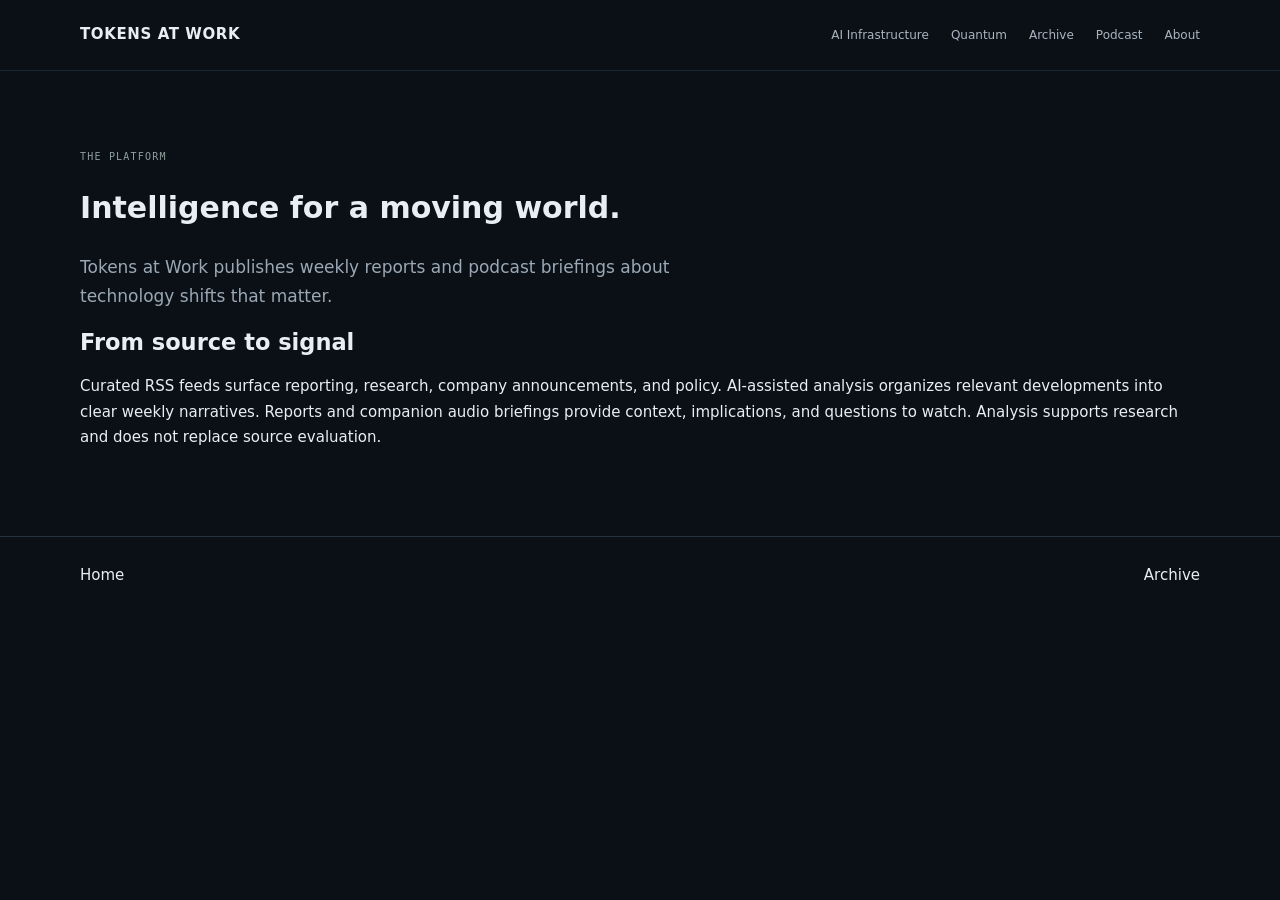
==== about/index.html @ ba8f6837 "Prepare Tokens at Work site with stable catalog root and report previews" ====
<!doctype html>
<html lang="en"><head><meta charset="utf-8"><meta name="viewport" content="width=device-width, initial-scale=1"><title>About — Tokens at Work</title><link rel="stylesheet" href="../assets/css/styles.css"><script src="../assets/js/main.js" defer></script></head><body><header class="site-header"><div class="container nav-wrap"><a class="brand" href="../index.html">TOKENS AT WORK</a><nav class="primary-nav"><a href="../ai/index.html">AI Infrastructure</a><a href="../quantum/index.html">Quantum</a><a href="../archive/index.html">Archive</a><a href="../podcast/index.html">Podcast</a><a href="index.html">About</a></nav></div></header><main class="container section"><p class="eyebrow">THE PLATFORM</p><h1>Intelligence for a moving world.</h1><p class="hero-lede">Tokens at Work publishes weekly reports and podcast briefings about technology shifts that matter.</p><h2>From source to signal</h2><p>Curated RSS feeds surface reporting, research, company announcements, and policy. AI-assisted analysis organizes relevant developments into clear weekly narratives. Reports and companion audio briefings provide context, implications, and questions to watch. Analysis supports research and does not replace source evaluation.</p></main><footer class="site-footer"><div class="container footer-main"><a href="../index.html">Home</a><a href="../archive/index.html">Archive</a></div></footer></body></html>
---- assets/css/styles.css ----
@charset "UTF-8";
:root{color-scheme:dark;--bg:#0b1017;--surface:#101720;--line:#25313d;--soft:#1b2631;--text:#e9eef2;--muted:#9aa8b5;--accent:#9ce7c1;--mono:ui-monospace,SFMono-Regular,Consolas,monospace;--sans:system-ui,-apple-system,"Segoe UI",sans-serif;--max:1120px}*{box-sizing:border-box}body{margin:0;background:var(--bg);color:var(--text);font:15px/1.7 var(--sans)}a{color:inherit;text-decoration:none}a:hover{color:var(--accent)}.container{width:min(var(--max),calc(100% - 48px));margin:auto}.skip-link{position:absolute;top:-100px;left:1rem;background:var(--accent);color:#07110d;padding:.5rem}.skip-link:focus{top:1rem}.site-header{border-bottom:1px solid var(--soft)}.nav-wrap{min-height:70px;display:flex;align-items:center;justify-content:space-between}.brand{font-weight:750;letter-spacing:.04em}.brand-mark{color:var(--accent);padding-right:8px}.brand-at{color:var(--muted)}.primary-nav,.footer-links{display:flex;gap:22px}.primary-nav a,.footer-links a{font-size:12px;color:#aab5bf}.menu-toggle{display:none}.hero{min-height:470px;display:grid;grid-template-columns:1fr 1fr;gap:40px;align-items:center}.hero h1,.page-hero h1{font-size:clamp(2.8rem,6vw,4.7rem);line-height:1.05;letter-spacing:-.05em}.accent-text{color:var(--accent)}.hero-lede{max-width:620px;color:var(--muted);font-size:17px}.eyebrow,.section-kicker,.mono,.metric-card span{font:10px var(--mono);letter-spacing:.12em;color:#8da09c}.button{display:inline-block;margin-top:18px;padding:12px 16px;background:var(--accent);color:#07110d;font-size:12px;font-weight:700}.section{padding-block:70px}.section-border,.metrics-section{border-block:1px solid var(--line);background:#0e151c}.mission-content,.split-section{display:grid;grid-template-columns:1fr 1fr;gap:48px;margin-top:22px}.mission-content h2,.section h2{line-height:1.15}.muted{color:#74818c}.body-large{font-size:19px;color:#d5dde1}.metrics-section{padding:30px 0}.metrics-grid{display:grid;grid-template-columns:repeat(4,1fr);margin-top:16px;border:1px solid var(--line)}.metric-card{padding:18px;display:flex;flex-direction:column;border-right:1px solid var(--line)}.metric-card:last-child{border:0}.metric-card strong{font-size:28px;color:var(--accent)}.section-heading{display:flex;justify-content:space-between;align-items:center}.text-link{color:var(--accent);font-size:12px;font-weight:650}.report-grid{display:grid;grid-template-columns:1fr 1fr;gap:14px}.report-card,.episode-preview{padding:22px;border:1px solid var(--line);background:var(--surface)}.card-topline,.card-footer{display:flex;justify-content:space-between;gap:10px}.topic-tag{font:9px var(--mono);color:var(--accent)}.tag-quantum{color:#c3a6ff}.report-card p,.episode-row p{color:var(--muted);font-size:13px}.card-footer{border-top:1px solid var(--soft);padding-top:12px;font:10px var(--mono);color:#9aa8b5}.topics-grid{display:grid;grid-template-columns:1fr 1fr;gap:10px;margin-top:22px}.topic-tile{padding:17px;border:1px solid var(--line);color:#dce4e7}.hero-visual{height:320px;position:relative;display:grid;place-items:center;overflow:hidden;border:1px solid var(--line);background:radial-gradient(ellipse,#1b3330,#101720 70%)}.visual-grid{position:absolute;inset:0;background-image:linear-gradient(#8ed6bd10 1px,transparent 1px),linear-gradient(90deg,#8ed6bd10 1px,transparent 1px);background-size:32px 32px}.visual-core{z-index:1;width:100px;height:100px;border:1px solid var(--accent);border-radius:50%;display:grid;place-content:center;font-size:36px}.visual-core span{color:var(--accent)}.signal{position:absolute;padding:5px 8px;background:#111922;border:1px solid var(--line);font:9px var(--mono);color:var(--accent)}.signal-a{top:20%;left:8%}.signal-b{right:7%;bottom:22%}.site-footer{border-top:1px solid var(--line);padding:26px 0}.footer-main,.footer-bottom{display:flex;justify-content:space-between;gap:20px;align-items:center}.footer-bottom{margin-top:22px;border-top:1px solid var(--soft);padding-top:14px;font:9px var(--mono);color:#82909b}.page-hero{padding-block:70px}.archive-year{padding:15px 0;border-bottom:1px solid var(--line)}.week-group{padding:12px;border-top:1px solid var(--soft)}.archive-row,.episode-row{display:flex;align-items:center;justify-content:space-between;gap:16px;padding:10px 0}.empty-state{padding:16px;border:1px solid var(--line);color:var(--muted)}.platform-links{display:flex;gap:15px;flex-wrap:wrap;padding:16px 0}.platform-links a{border:1px solid var(--line);padding:10px}.report-document{max-width:800px}.report-document li{margin:.5rem 0}.sample-note{font-size:12px;color:var(--muted)}
@media(max-width:720px){.container{width:calc(100% - 32px)}.hero{grid-template-columns:1fr;padding-block:45px}.hero-visual{height:260px}.primary-nav{gap:10px;flex-wrap:wrap}.primary-nav a{font-size:10px}.mission-content,.split-section{grid-template-columns:1fr;gap:15px}.report-grid{grid-template-columns:1fr}.metrics-grid{grid-template-columns:1fr 1fr}.metric-card:nth-child(2){border-right:0}.metric-card:nth-child(-n+2){border-bottom:1px solid var(--line)}.topics-grid{grid-template-columns:1fr}.footer-main{align-items:flex-start;flex-direction:column}.section{padding-block:48px}}
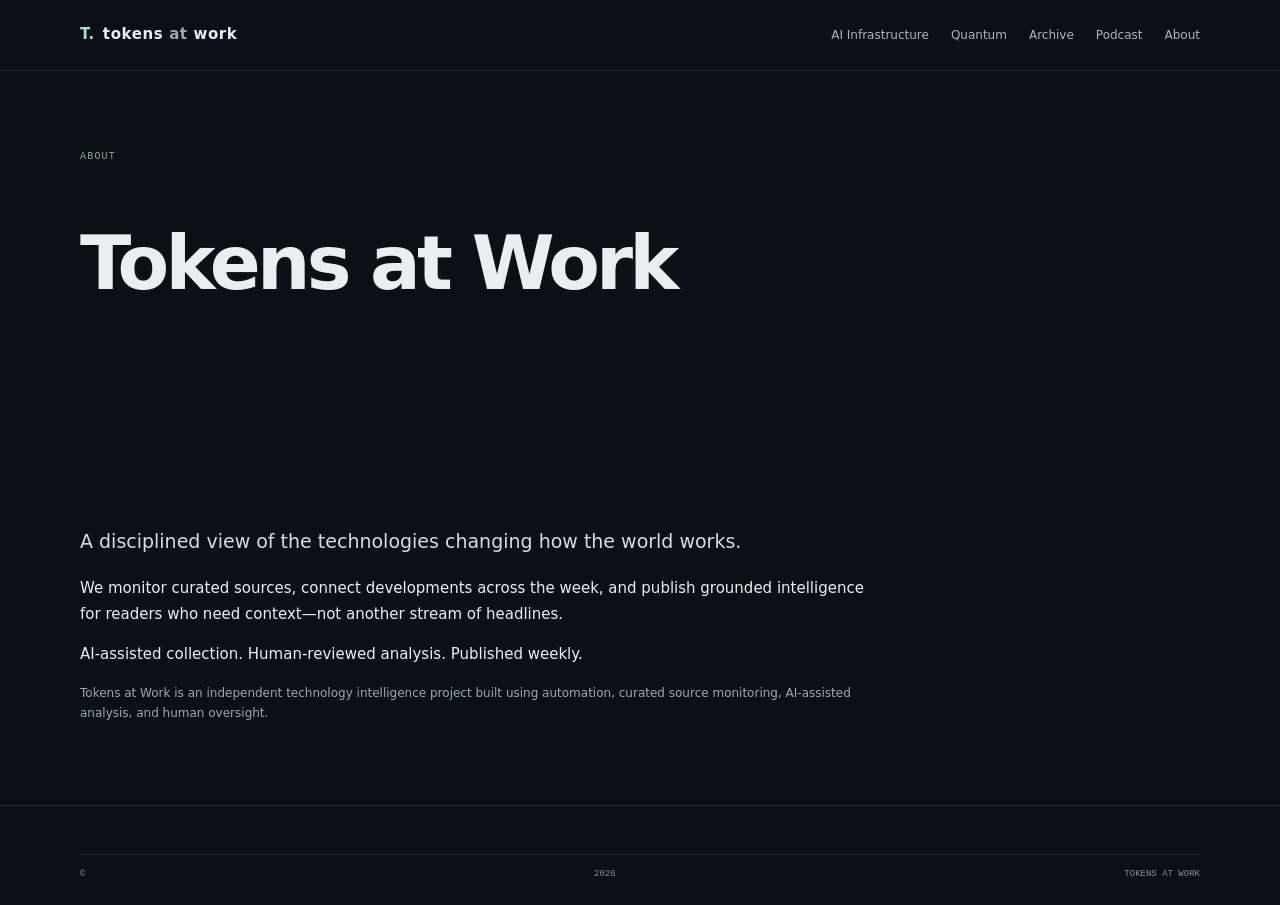
==== commit e14dc98f: "Add podcast and about pages" ====
--- a/about/index.html
+++ b/about/index.html
@@ -1,2 +1,42 @@
-<!doctype html>
-<html lang="en"><head><meta charset="utf-8"><meta name="viewport" content="width=device-width, initial-scale=1"><title>About — Tokens at Work</title><link rel="stylesheet" href="../assets/css/styles.css"><script src="../assets/js/main.js" defer></script></head><body><header class="site-header"><div class="container nav-wrap"><a class="brand" href="../index.html">TOKENS AT WORK</a><nav class="primary-nav"><a href="../ai/index.html">AI Infrastructure</a><a href="../quantum/index.html">Quantum</a><a href="../archive/index.html">Archive</a><a href="../podcast/index.html">Podcast</a><a href="index.html">About</a></nav></div></header><main class="container section"><p class="eyebrow">THE PLATFORM</p><h1>Intelligence for a moving world.</h1><p class="hero-lede">Tokens at Work publishes weekly reports and podcast briefings about technology shifts that matter.</p><h2>From source to signal</h2><p>Curated RSS feeds surface reporting, research, company announcements, and policy. AI-assisted analysis organizes relevant developments into clear weekly narratives. Reports and companion audio briefings provide context, implications, and questions to watch. Analysis supports research and does not replace source evaluation.</p></main><footer class="site-footer"><div class="container footer-main"><a href="../index.html">Home</a><a href="../archive/index.html">Archive</a></div></footer></body></html>
+<!doctype html>
+<html lang="en">
+<head>
+  <meta charset="utf-8">
+  <meta name="viewport" content="width=device-width, initial-scale=1">
+  <title>About — Tokens at Work</title>
+  <link rel="stylesheet" href="../assets/css/styles.css">
+  <script src="../assets/js/main.js" defer></script>
+</head>
+<body>
+  <a class="skip-link" href="#main">Skip to content</a>
+  <header class="site-header">
+    <div class="container nav-wrap">
+      <a class="brand" href="../index.html"><span class="brand-mark">T.</span><span>tokens <span class="brand-at">at</span> work</span></a>
+      <nav class="primary-nav" id="primary-nav">
+        <a href="../ai/index.html">AI Infrastructure</a>
+        <a href="../quantum/index.html">Quantum</a>
+        <a href="../archive/index.html">Archive</a>
+        <a href="../podcast/index.html">Podcast</a>
+        <a href="../about/index.html">About</a>
+      </nav>
+    </div>
+  </header>
+  <main id="main">
+    <section class="page-hero container">
+      <p class="eyebrow">ABOUT</p>
+      <h1>Tokens at Work</h1>
+    </section>
+    <section class="section container">
+      <div class="report-document">
+        <p class="body-large">A disciplined view of the technologies changing how the world works.</p>
+        <p>We monitor curated sources, connect developments across the week, and publish grounded intelligence for readers who need context—not another stream of headlines.</p>
+        <p>AI-assisted collection. Human-reviewed analysis. Published weekly.</p>
+        <p class="sample-note">Tokens at Work is an independent technology intelligence project built using automation, curated source monitoring, AI-assisted analysis, and human oversight.</p>
+      </div>
+    </section>
+  </main>
+  <footer class="site-footer">
+    <div class="container footer-bottom">© <span data-year>2026</span> TOKENS AT WORK</div>
+  </footer>
+</body>
+</html>   
--- a/assets/css/styles.css
+++ b/assets/css/styles.css
@@ -1,3 +1,344 @@
 @charset "UTF-8";
-:root{color-scheme:dark;--bg:#0b1017;--surface:#101720;--line:#25313d;--soft:#1b2631;--text:#e9eef2;--muted:#9aa8b5;--accent:#9ce7c1;--mono:ui-monospace,SFMono-Regular,Consolas,monospace;--sans:system-ui,-apple-system,"Segoe UI",sans-serif;--max:1120px}*{box-sizing:border-box}body{margin:0;background:var(--bg);color:var(--text);font:15px/1.7 var(--sans)}a{color:inherit;text-decoration:none}a:hover{color:var(--accent)}.container{width:min(var(--max),calc(100% - 48px));margin:auto}.skip-link{position:absolute;top:-100px;left:1rem;background:var(--accent);color:#07110d;padding:.5rem}.skip-link:focus{top:1rem}.site-header{border-bottom:1px solid var(--soft)}.nav-wrap{min-height:70px;display:flex;align-items:center;justify-content:space-between}.brand{font-weight:750;letter-spacing:.04em}.brand-mark{color:var(--accent);padding-right:8px}.brand-at{color:var(--muted)}.primary-nav,.footer-links{display:flex;gap:22px}.primary-nav a,.footer-links a{font-size:12px;color:#aab5bf}.menu-toggle{display:none}.hero{min-height:470px;display:grid;grid-template-columns:1fr 1fr;gap:40px;align-items:center}.hero h1,.page-hero h1{font-size:clamp(2.8rem,6vw,4.7rem);line-height:1.05;letter-spacing:-.05em}.accent-text{color:var(--accent)}.hero-lede{max-width:620px;color:var(--muted);font-size:17px}.eyebrow,.section-kicker,.mono,.metric-card span{font:10px var(--mono);letter-spacing:.12em;color:#8da09c}.button{display:inline-block;margin-top:18px;padding:12px 16px;background:var(--accent);color:#07110d;font-size:12px;font-weight:700}.section{padding-block:70px}.section-border,.metrics-section{border-block:1px solid var(--line);background:#0e151c}.mission-content,.split-section{display:grid;grid-template-columns:1fr 1fr;gap:48px;margin-top:22px}.mission-content h2,.section h2{line-height:1.15}.muted{color:#74818c}.body-large{font-size:19px;color:#d5dde1}.metrics-section{padding:30px 0}.metrics-grid{display:grid;grid-template-columns:repeat(4,1fr);margin-top:16px;border:1px solid var(--line)}.metric-card{padding:18px;display:flex;flex-direction:column;border-right:1px solid var(--line)}.metric-card:last-child{border:0}.metric-card strong{font-size:28px;color:var(--accent)}.section-heading{display:flex;justify-content:space-between;align-items:center}.text-link{color:var(--accent);font-size:12px;font-weight:650}.report-grid{display:grid;grid-template-columns:1fr 1fr;gap:14px}.report-card,.episode-preview{padding:22px;border:1px solid var(--line);background:var(--surface)}.card-topline,.card-footer{display:flex;justify-content:space-between;gap:10px}.topic-tag{font:9px var(--mono);color:var(--accent)}.tag-quantum{color:#c3a6ff}.report-card p,.episode-row p{color:var(--muted);font-size:13px}.card-footer{border-top:1px solid var(--soft);padding-top:12px;font:10px var(--mono);color:#9aa8b5}.topics-grid{display:grid;grid-template-columns:1fr 1fr;gap:10px;margin-top:22px}.topic-tile{padding:17px;border:1px solid var(--line);color:#dce4e7}.hero-visual{height:320px;position:relative;display:grid;place-items:center;overflow:hidden;border:1px solid var(--line);background:radial-gradient(ellipse,#1b3330,#101720 70%)}.visual-grid{position:absolute;inset:0;background-image:linear-gradient(#8ed6bd10 1px,transparent 1px),linear-gradient(90deg,#8ed6bd10 1px,transparent 1px);background-size:32px 32px}.visual-core{z-index:1;width:100px;height:100px;border:1px solid var(--accent);border-radius:50%;display:grid;place-content:center;font-size:36px}.visual-core span{color:var(--accent)}.signal{position:absolute;padding:5px 8px;background:#111922;border:1px solid var(--line);font:9px var(--mono);color:var(--accent)}.signal-a{top:20%;left:8%}.signal-b{right:7%;bottom:22%}.site-footer{border-top:1px solid var(--line);padding:26px 0}.footer-main,.footer-bottom{display:flex;justify-content:space-between;gap:20px;align-items:center}.footer-bottom{margin-top:22px;border-top:1px solid var(--soft);padding-top:14px;font:9px var(--mono);color:#82909b}.page-hero{padding-block:70px}.archive-year{padding:15px 0;border-bottom:1px solid var(--line)}.week-group{padding:12px;border-top:1px solid var(--soft)}.archive-row,.episode-row{display:flex;align-items:center;justify-content:space-between;gap:16px;padding:10px 0}.empty-state{padding:16px;border:1px solid var(--line);color:var(--muted)}.platform-links{display:flex;gap:15px;flex-wrap:wrap;padding:16px 0}.platform-links a{border:1px solid var(--line);padding:10px}.report-document{max-width:800px}.report-document li{margin:.5rem 0}.sample-note{font-size:12px;color:var(--muted)}
-@media(max-width:720px){.container{width:calc(100% - 32px)}.hero{grid-template-columns:1fr;padding-block:45px}.hero-visual{height:260px}.primary-nav{gap:10px;flex-wrap:wrap}.primary-nav a{font-size:10px}.mission-content,.split-section{grid-template-columns:1fr;gap:15px}.report-grid{grid-template-columns:1fr}.metrics-grid{grid-template-columns:1fr 1fr}.metric-card:nth-child(2){border-right:0}.metric-card:nth-child(-n+2){border-bottom:1px solid var(--line)}.topics-grid{grid-template-columns:1fr}.footer-main{align-items:flex-start;flex-direction:column}.section{padding-block:48px}}
+
+:root {
+  color-scheme: dark;
+  --bg: #0b1017;
+  --surface: #101720;
+  --line: #25313d;
+  --soft: #1b2631;
+  --text: #e9eef2;
+  --muted: #9aa8b5;
+  --accent: #9ce7c1;
+  --mono: ui-monospace, SFMono-Regular, Consolas, monospace;
+  --sans: system-ui, -apple-system, "Segoe UI", sans-serif;
+  --max: 1120px;
+}
+
+* { box-sizing: border-box; }
+
+body {
+  margin: 0;
+  background: var(--bg);
+  color: var(--text);
+  font: 15px/1.7 var(--sans);
+}
+
+a { color: inherit; text-decoration: none; }
+a:hover { color: var(--accent); }
+
+.container {
+  width: min(var(--max), calc(100% - 48px));
+  margin: auto;
+}
+
+.skip-link {
+  position: absolute;
+  top: -100px;
+  left: 1rem;
+  background: var(--accent);
+  color: #07110d;
+  padding: .5rem;
+}
+.skip-link:focus { top: 1rem; }
+
+.site-header { border-bottom: 1px solid var(--soft); }
+
+.nav-wrap {
+  min-height: 70px;
+  display: flex;
+  align-items: center;
+  justify-content: space-between;
+}
+
+.brand { font-weight: 750; letter-spacing: .04em; }
+.brand-mark { color: var(--accent); padding-right: 8px; }
+.brand-at { color: var(--muted); }
+
+.primary-nav,
+.footer-links {
+  display: flex;
+  gap: 22px;
+}
+
+.primary-nav a,
+.footer-links a {
+  font-size: 12px;
+  color: #aab5bf;
+}
+
+.menu-toggle { display: none; }
+
+.hero {
+  min-height: 470px;
+  display: grid;
+  grid-template-columns: 1fr 1fr;
+  gap: 40px;
+  align-items: center;
+}
+
+.hero h1,
+.page-hero h1 {
+  font-size: clamp(2.8rem, 6vw, 4.7rem);
+  line-height: 1.05;
+  letter-spacing: -.05em;
+}
+
+.accent-text { color: var(--accent); }
+
+.hero-lede {
+  max-width: 620px;
+  color: var(--muted);
+  font-size: 17px;
+}
+
+.eyebrow,
+.section-kicker,
+.mono,
+.metric-card span {
+  font: 10px var(--mono);
+  letter-spacing: .12em;
+  color: #8da09c;
+}
+
+.button {
+  display: inline-block;
+  margin-top: 18px;
+  padding: 12px 16px;
+  background: var(--accent);
+  color: #07110d;
+  font-size: 12px;
+  font-weight: 700;
+}
+
+.section { padding-block: 70px; }
+
+.section-border,
+.metrics-section {
+  border-block: 1px solid var(--line);
+  background: #0e151c;
+}
+
+.mission-content,
+.split-section {
+  display: grid;
+  grid-template-columns: 1fr 1fr;
+  gap: 48px;
+  margin-top: 22px;
+}
+
+.mission-content h2,
+.section h2 { line-height: 1.15; }
+
+.muted { color: #74818c; }
+.body-large { font-size: 19px; color: #d5dde1; }
+
+.metrics-section { padding: 30px 0; }
+
+.metrics-grid {
+  display: grid;
+  grid-template-columns: repeat(4, 1fr);
+  margin-top: 16px;
+  border: 1px solid var(--line);
+}
+
+.metric-card {
+  padding: 18px;
+  display: flex;
+  flex-direction: column;
+  border-right: 1px solid var(--line);
+}
+.metric-card:last-child { border: 0; }
+.metric-card strong { font-size: 28px; color: var(--accent); }
+
+.section-heading {
+  display: flex;
+  justify-content: space-between;
+  align-items: center;
+}
+
+.text-link {
+  color: var(--accent);
+  font-size: 12px;
+  font-weight: 650;
+}
+
+.report-grid {
+  display: grid;
+  grid-template-columns: 1fr 1fr;
+  gap: 14px;
+}
+
+.report-card,
+.episode-preview {
+  padding: 22px;
+  border: 1px solid var(--line);
+  background: var(--surface);
+}
+
+.card-topline,
+.card-footer {
+  display: flex;
+  justify-content: space-between;
+  gap: 10px;
+}
+
+.topic-tag { font: 9px var(--mono); color: var(--accent); }
+.tag-quantum { color: #c3a6ff; }
+
+.report-card p,
+.episode-row p {
+  color: var(--muted);
+  font-size: 13px;
+}
+
+.card-footer {
+  border-top: 1px solid var(--soft);
+  padding-top: 12px;
+  font: 10px var(--mono);
+  color: #9aa8b5;
+}
+
+.topics-grid {
+  display: grid;
+  grid-template-columns: 1fr 1fr;
+  gap: 10px;
+  margin-top: 22px;
+}
+
+.topic-tile {
+  padding: 17px;
+  border: 1px solid var(--line);
+  color: #dce4e7;
+}
+
+.hero-visual {
+  height: 320px;
+  position: relative;
+  display: grid;
+  place-items: center;
+  overflow: hidden;
+  border: 1px solid var(--line);
+  background: radial-gradient(ellipse, #1b3330, #101720 70%);
+}
+
+.visual-grid {
+  position: absolute;
+  inset: 0;
+  background-image:
+    linear-gradient(#8ed6bd10 1px, transparent 1px),
+    linear-gradient(90deg, #8ed6bd10 1px, transparent 1px);
+  background-size: 32px 32px;
+}
+
+.visual-core {
+  z-index: 1;
+  width: 100px;
+  height: 100px;
+  border: 1px solid var(--accent);
+  border-radius: 50%;
+  display: grid;
+  place-content: center;
+  font-size: 36px;
+}
+.visual-core span { color: var(--accent); }
+
+.signal {
+  position: absolute;
+  padding: 5px 8px;
+  background: #111922;
+  border: 1px solid var(--line);
+  font: 9px var(--mono);
+  color: var(--accent);
+}
+.signal-a { top: 20%; left: 8%; }
+.signal-b { right: 7%; bottom: 22%; }
+
+.site-footer {
+  border-top: 1px solid var(--line);
+  padding: 26px 0;
+}
+
+.footer-main,
+.footer-bottom {
+  display: flex;
+  justify-content: space-between;
+  gap: 20px;
+  align-items: center;
+}
+
+.footer-bottom {
+  margin-top: 22px;
+  border-top: 1px solid var(--soft);
+  padding-top: 14px;
+  font: 9px var(--mono);
+  color: #82909b;
+}
+
+.page-hero { padding-block: 70px; }
+
+.archive-year {
+  padding: 15px 0;
+  border-bottom: 1px solid var(--line);
+}
+
+.week-group {
+  padding: 12px;
+  border-top: 1px solid var(--soft);
+}
+
+.archive-row,
+.episode-row {
+  display: flex;
+  align-items: center;
+  justify-content: space-between;
+  gap: 16px;
+  padding: 10px 0;
+}
+
+.empty-state {
+  padding: 16px;
+  border: 1px solid var(--line);
+  color: var(--muted);
+}
+
+.platform-links {
+  display: flex;
+  gap: 15px;
+  flex-wrap: wrap;
+  padding: 16px 0;
+}
+.platform-links a {
+  border: 1px solid var(--line);
+  padding: 10px;
+}
+
+.report-document { max-width: 800px; }
+.report-document li { margin: .5rem 0; }
+.sample-note { font-size: 12px; color: var(--muted); }
+
+/* --- Expanding topics line --- */
+.expanding {
+  text-align: center;
+  font-size: .85rem;
+  color: var(--text-muted, var(--muted));
+  font-style: italic;
+  margin-top: 1rem;
+}
+
+/* --- Responsive --- */
+@media (max-width: 720px) {
+  .container { width: calc(100% - 32px); }
+  .hero { grid-template-columns: 1fr; padding-block: 45px; }
+  .hero-visual { height: 260px; }
+  .primary-nav { gap: 10px; flex-wrap: wrap; }
+  .primary-nav a { font-size: 10px; }
+  .mission-content,
+  .split-section { grid-template-columns: 1fr; gap: 15px; }
+  .report-grid { grid-template-columns: 1fr; }
+  .metrics-grid { grid-template-columns: 1fr 1fr; }
+  .metric-card:nth-child(2) { border-right: 0; }
+  .metric-card:nth-child(-n+2) { border-bottom: 1px solid var(--line); }
+  .topics-grid { grid-template-columns: 1fr; }
+  .footer-main { align-items: flex-start; flex-direction: column; }
+  .section { padding-block: 48px; }
+}   
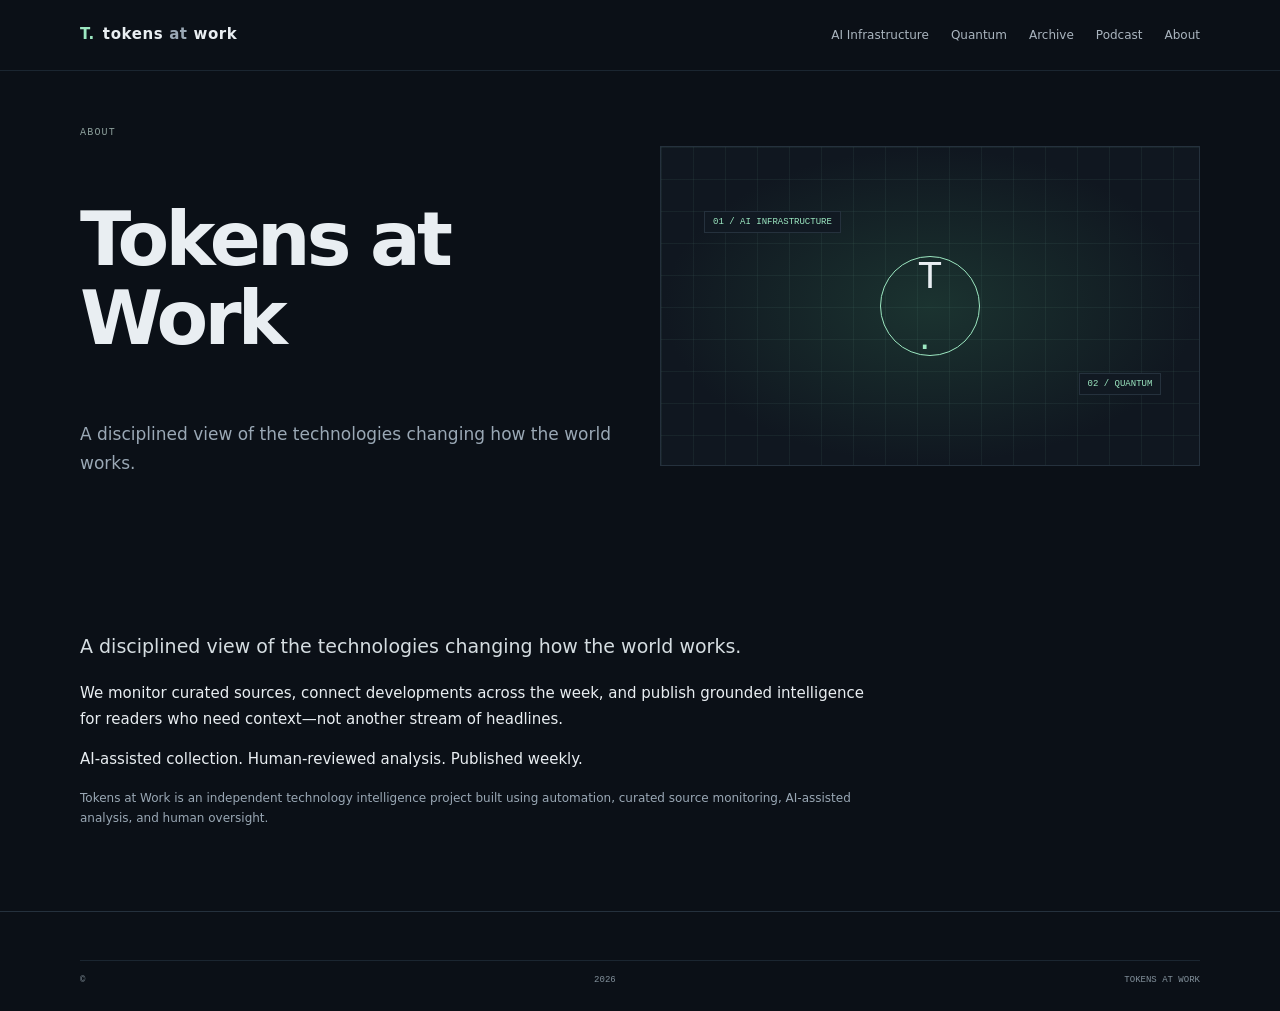
==== commit 4772602d: "Update hero labels + about page with grid visual" ====
--- a/about/index.html
+++ b/about/index.html
@@ -22,9 +22,18 @@
     </div>
   </header>
   <main id="main">
-    <section class="page-hero container">
-      <p class="eyebrow">ABOUT</p>
-      <h1>Tokens at Work</h1>
+    <section class="hero container">
+      <div>
+        <p class="eyebrow">ABOUT</p>
+        <h1>Tokens at Work</h1>
+        <p class="hero-lede">A disciplined view of the technologies changing how the world works.</p>
+      </div>
+      <div class="hero-visual">
+        <div class="visual-grid"></div>
+        <div class="visual-core">T<span>.</span></div>
+        <span class="signal signal-a">01 / AI INFRASTRUCTURE</span>
+        <span class="signal signal-b">02 / QUANTUM</span>
+      </div>
     </section>
     <section class="section container">
       <div class="report-document">
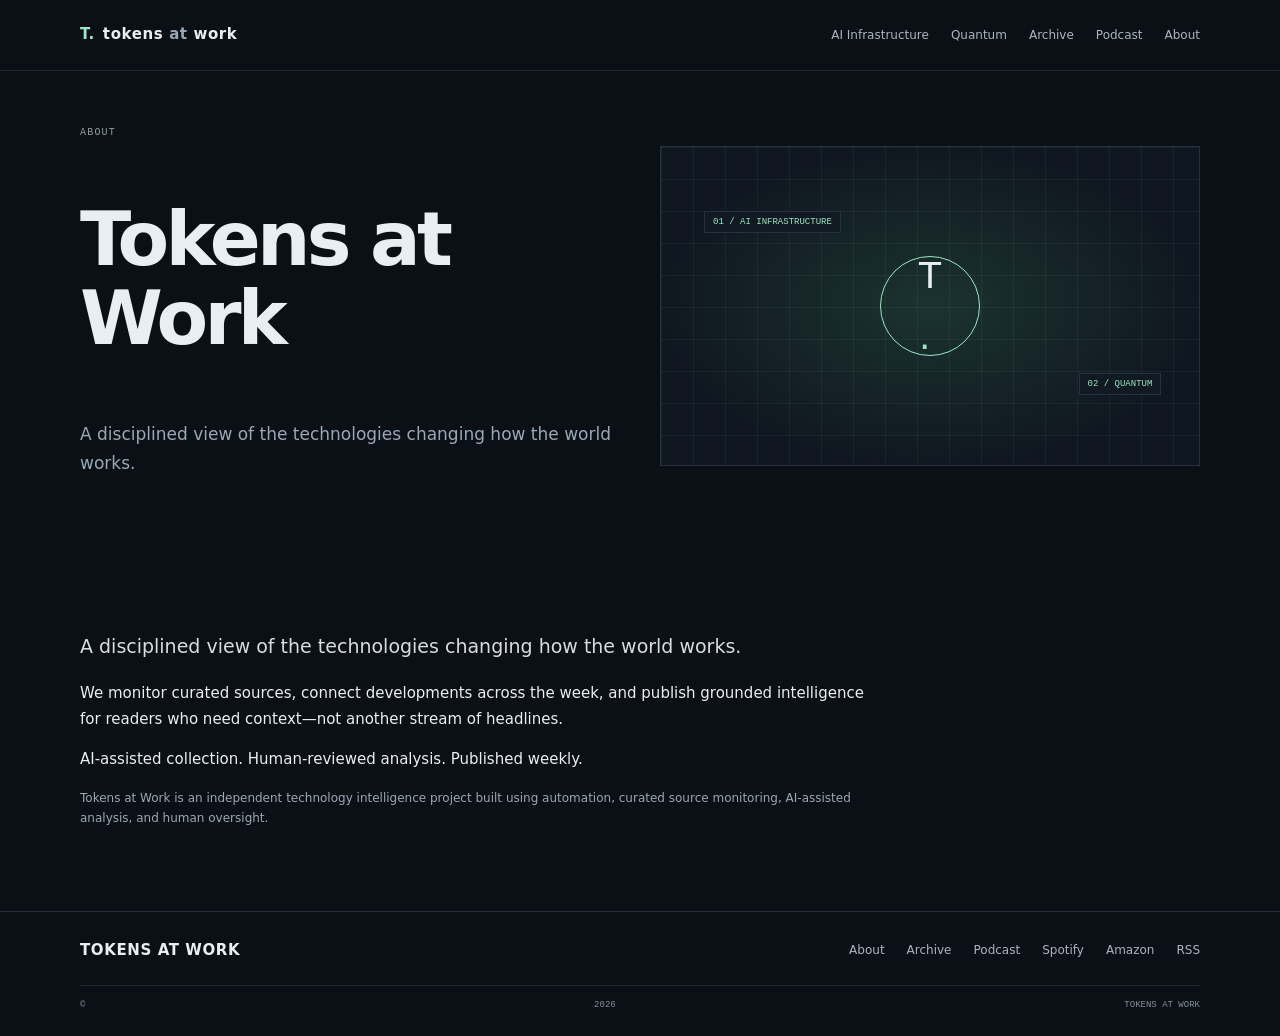
==== commit 76e6dcf2: "Add platform links to footer" ====
--- a/about/index.html
+++ b/about/index.html
@@ -45,7 +45,18 @@
     </section>
   </main>
   <footer class="site-footer">
-    <div class="container footer-bottom">© <span data-year>2026</span> TOKENS AT WORK</div>
-  </footer>
+  <div class="container footer-main">
+    <a class="brand" href="../index.html">TOKENS AT WORK</a>
+    <div class="footer-links">
+      <a href="../about/index.html">About</a>
+      <a href="../archive/index.html">Archive</a>
+      <a href="../podcast/index.html">Podcast</a>
+      <a href="https://open.spotify.com/show/YOUR_SHOW_ID" target="_blank" rel="noopener">Spotify</a>
+      <a href="https://music.amazon.com/podcasts/a71db7b2-f0c7-4c31-a400-b7e5cb474611/tokens-at-work" target="_blank" rel="noopener">Amazon</a>
+      <a href="https://media.rss.com/tokens-at-work/feed.xml" target="_blank" rel="noopener">RSS</a>
+    </div>
+  </div>
+  <div class="container footer-bottom">© <span data-year>2026</span> TOKENS AT WORK</div>
+</footer>   
 </body>
 </html>   
